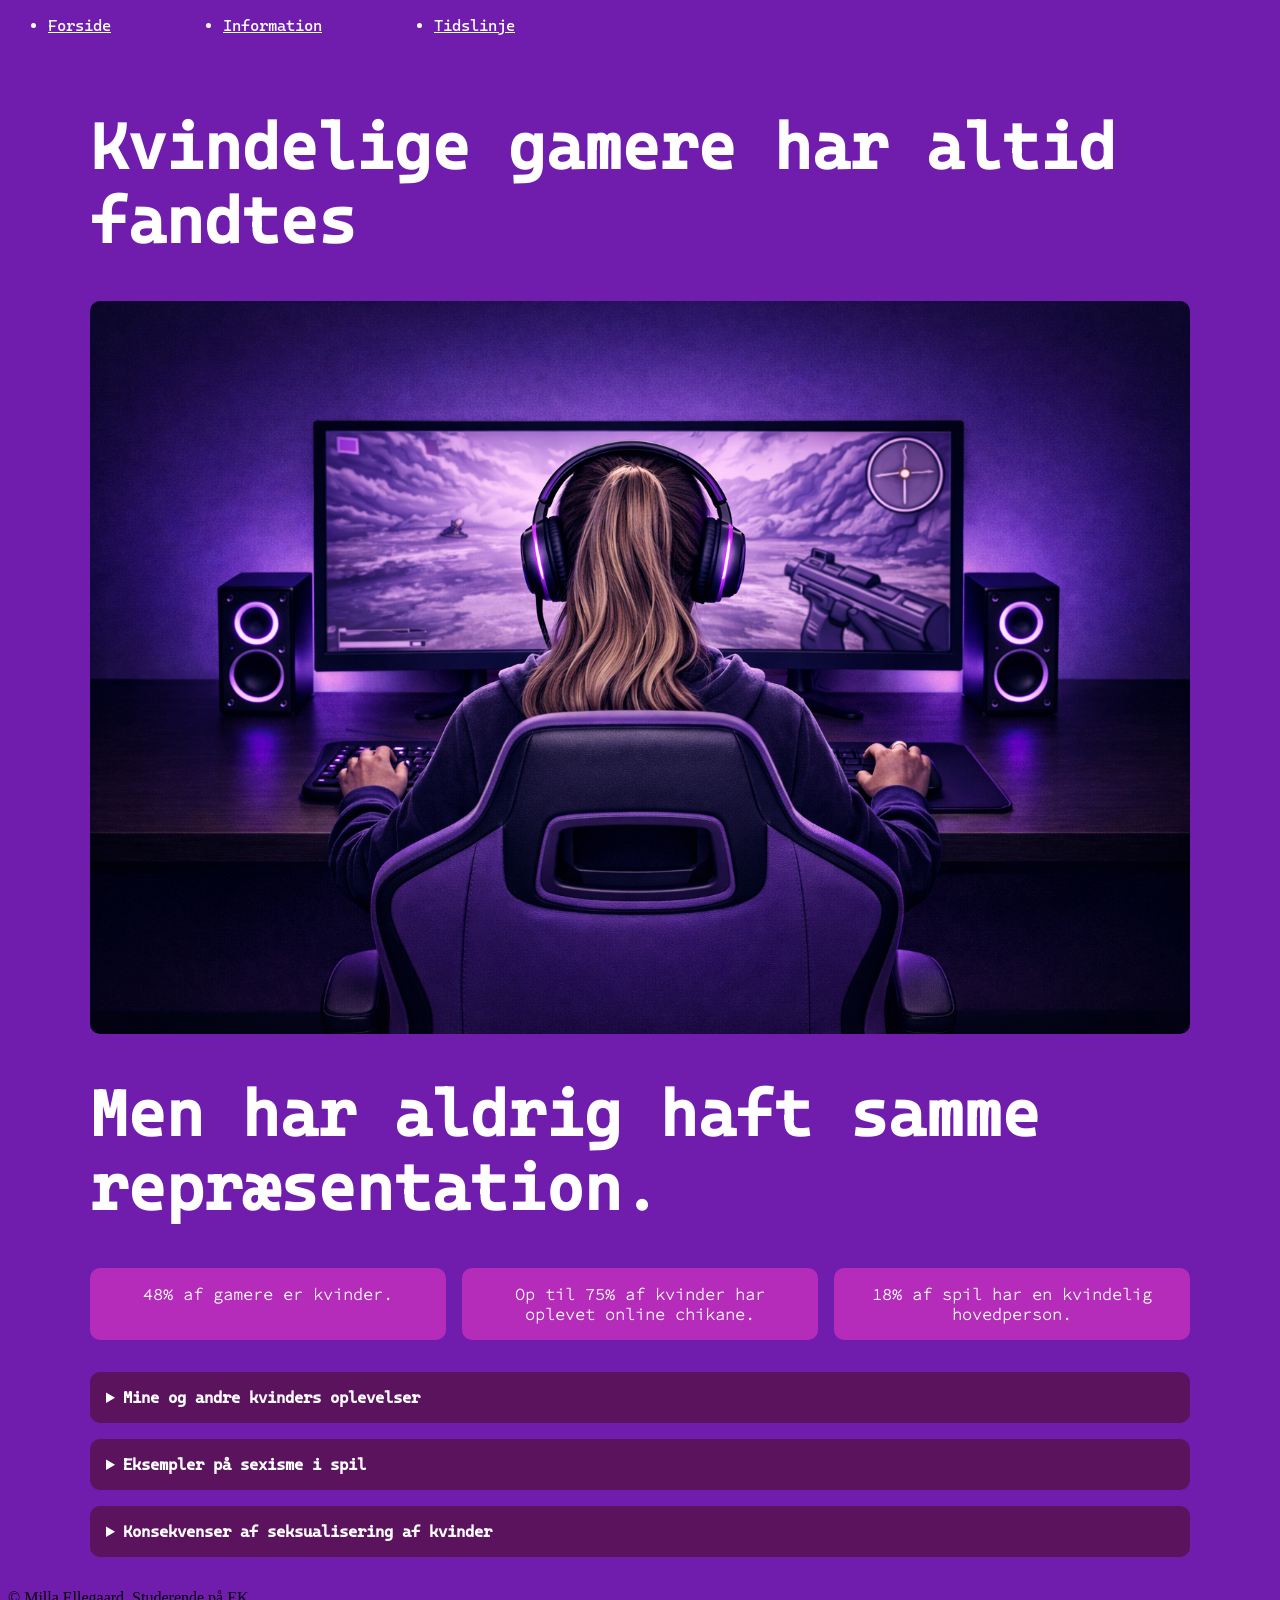
==== information.html @ 97df887a "alt" ====
<!doctype html>
<html lang="da">
  <head>
    <meta charset="UTF-8" />
    <meta name="viewport" content="width=device-width, initial-scale=1.0" />
    <title>Information</title>
    <link rel="stylesheet" href="css/generel.css" />
    <link rel="stylesheet" href="css/layout.css" />
    <link rel="icon" type="image/png" href="favicon/favicon-96x96.png" sizes="96x96" />
    <link rel="icon" type="image/svg+xml" href="favicon/favicon.svg" />
    <link rel="shortcut icon" href="favicon/favicon.ico" />
    <link rel="apple-touch-icon" sizes="180x180" href="favicon/apple-touch-icon.png" />
    <link rel="manifest" href="favicon/site.webmanifest" />
  </head>

  <body>
    <header>
      <nav>
        <ul>
          <li><a href="index.html">Forside</a></li>
          <li><a href="information.html">Information</a></li>
          <li><a href="tidslinje.html">Tidslinje</a></li>
        </ul>
      </nav>
    </header>

    <main class="layout1">
      <h1>Kvindelige gamere har altid fandtes</h1>
      <div class="hero">
        <img src="img/info.png" alt="Billede af kvinde set bagfre der sidder foran en pc" />
      </div>
      <h1>Men har aldrig haft samme repræsentation.</h1>

      <div class="stats">
        <div class="stat">48% af gamere er kvinder.</div>
        <div class="stat">Op til 75% af kvinder har oplevet online chikane.</div>
        <div class="stat">18% af spil har en kvindelig hovedperson.</div>
      </div>

      <section class="dropdowns">
        <details>
          <summary>Mine og andre kvinders oplevelser</summary>
          <p class="info">
            Da jeg var 14, fik jeg min første spillekonsol, og siden da har jeg været det, nogle kalder en “girl gamer”. Jeg vil dog hellere bare kalde mig en gamer. I dag har jeg over otte års erfaring med alt fra konkurrenceprægede online-spil til
            story-baserede singleplayer-spil, og med de mange år følger også en del oplevelser, desværre er mange af dem negative. Der gik ikke lang tid, før jeg begyndte at høre kommentarer som “go back to the kitchen” eller “go make me a sandwich”,
            kun fordi mine holdkammerater kunne høre, at jeg var kvinde. Jeg lærte hurtigt, at det ofte var bedre ikke at bruge min mikrofon, især hvis jeg ikke var blandt de bedste spillere på holdet. Shit-talking har altid været en del af gaming,
            men når man er kvinde, er det ikke kun ens præstation, der bliver kritiseret, ofte bliver hele ens køn det også. Som kvindelig gamer kommer det faktum, at man er kvinde, næsten altid først. Enten er man dårlig, fordi man er kvinde, eller
            også er man god på trods af, at man er kvinde. Men hvad fanen har mit køn egentlig at gøre med, hvor god jeg er til at trykke på knapper? En undersøgelse fra 2022 viste tydeligt, hvordan denne behandling kan påvirke spillere. Tre
            professionelle spillere fra Valorant deltog i et eksperiment, hvor de først spillede med deres egne stemmer og derefter med en voice-changer, så de lød som kvinder. Resultatet var markant: alle tre præsterede langt dårligere, når de
            brugte en feminin stemme. Én spiller gik fra 15 elimineringer og kun 2 dødsfald til blot 3 elimineringer og 16 dødsfald. Så snart holdkammeraterne troede, at der var en kvinde på holdet, nægtede de at samarbejde og kom endda med trusler
            som “alle kvinder burde bare dø”. Eksperimentet viser, hvordan den behandling, kvinder ofte møder i online-spil kan have en direkte effekt på deres præstationer og gøre det sværere for dem at udvikle sig som spillere.
          </p>
        </details>

        <details>
          <summary>Eksempler på sexisme i spil</summary>
          <p class="info">
            Ser man på <a href="tidslinje.html">tidslinjen</a>, er det tydeligt, at designet af kvindelige karakterer i videospil har udviklet sig i en mere positiv retning gennem årene – men udviklingen er langt fra færdig. For mindre end et år
            siden udkom online-multiplayer-spillet Marvel Rivals, som introducerede en række kvindelige spilbare karakterer. Mange af dem blev dog kritiseret for urealistiske kropsproportioner og meget afslørende tøj. Det samme gælder hovedpersonen
            Eve i Stellar Blade, hvis design også har været centrum for debat. Det peger på, at spilfirmaer stadig ofte prioriterer at tiltrække et mandligt publikum frem for at skabe mere realistiske og relaterbare kvindelige karakterer – selvom
            omkring 48 % af alle gamere er kvinder. Samtidig bliver kvindelige karakterer ofte vurderet anderledes end mandlige. En mandlig karakter som Kratos fra God of War bliver ofte rost for sin brutalitet og styrke, fordi det passer til det
            barske univers, han lever i. En kvindelig karakter som Abby Anderson fra The Last of Us Part II har derimod fået kritik for at være for voldelig og følelseskold – selvom hendes verden er mindst lige så brutal. Det rejser spørgsmålet:
            Skyldes forskellen i kritik selve karaktererne, eller at spillere stadig sjældent bliver præsenteret for kvindelige karakterer, der får lov til at være lige så brutale og komplekse som deres mandlige modparter?
          </p>
        </details>

        <details>
          <summary>Konsekvenser af seksualisering af kvinder</summary>
          <p class="info">
            Seksualisering af kvindelige karakterer i videospil kan have flere konsekvenser, både for spillere og for den måde, kvinder bliver opfattet i gaming miljøet. Når kvindelige karakterer gentagne gange bliver designet med urealistiske
            kropsproportioner, afslørende tøj og fokus på deres udseende frem for deres personlighed, kan det være med til at skabe et snævert billede af, hvordan kvinder “bør” se ud og opføre sig. Det kan gøre det sværere for nogle spillere at se
            kvindelige karakterer som lige så seriøse, kompetente eller komplekse som mandlige karakterer. For kvindelige spillere kan det også påvirke, hvordan de oplever spil og gaming fællesskaber. Når kvinder i spil primært bliver fremstillet som
            sexsymboler eller sekundære karakterer, kan det være sværere at finde figurer, man kan spejle sig i. Samtidig kan denne type repræsentation være med til at normalisere en kultur, hvor kvinder i gaming ikke altid bliver taget lige så
            seriøst som mænd. Derudover kan seksualisering også påvirke udviklingen af spil. Hvis spilfirmaer fortsat prioriterer designs, der primært skal tiltrække et mandligt publikum, kan det begrænse variationen i de historier og karakterer, der
            bliver skabt. Resultatet er, at mange spil stadig gentager de samme stereotyper i stedet for at udforske mere realistiske og nuancerede portrætter af kvinder.
          </p>
        </details>
      </section>
    </main>

    <footer>&#169; Milla Ellegaard, Studerende på EK</footer>
  </body>
</html>
---- css/generel.css ----
@font-face {
  font-family: "cascadiamono";
  src: url(../fonts/CascadiaMono-VariableFont_wght.woff);
}

@font-face {
  font-family: "cascadia-italic";
  src: url(../fonts/CascadiaMono-Italic-VariableFont_wght.woff);
}

@font-face {
  font-family: "lora";
  src: url(../fonts/Lora-VariableFont_wght.woff);
}

@font-face {
  font-family: "loraitalic";
  src: url(../fonts/Lora-Italic-VariableFont_wght.woff);
}

@font-face {
  font-family: "codepro";
  src: url(/fonts/SourceCodePro-VariableFont_wght.woff);
}

h1 {
  font-family: "cascadiamono", monospace;
  font-size: clamp(1.2rem, 5vw, 7rem);
}

@media (width >= 800px) {
  main {
    max-width: 1100px;
    margin: 0 auto;
    padding: 60px;
  }
}
main {
  padding: 2rem;
}

.intro {
  font-family: "cascadiamono";
  color: white;
}

body {
  background-color: #701cad;
}

h2 {
  font-family: "cascadiamono";
  color: white;
}

.intro-info {
  color: white;
  font-family: "cascadiamono";
}

.intro-tidslinje {
  color: white;
  font-family: "cascadiamono";
}

nav ul {
  font-family: "cascadiamono";
  font-size: 1rem;
  display: flex;
  gap: 7rem;
  color: white;
}

p {
  font-family: "cascadiamono";
}

h3 {
  font-family: "cascadiamono";

  font-weight: bold;
}

summary {
  font-family: "cascadiamono";

  font-weight: bolder;
}

.info {
  font-family: "lora";
  line-height: 1.7;
}

a {
  color: white;
}

.stat {
  font-family: "codepro";
  font-weight: bolder;
}

.stat:hover {
  scale: 1.07;
  transition: 0.5s;
  border: 5px solid #e70ae0;
}
---- css/layout.css ----
.forside {
  max-width: 100%;
  height: auto;
}

.image-text {
  position: relative;
}

.image-text img {
  width: 100%;
  height: auto;
}

.image-text h1 {
  position: absolute;
  top: 10px;
  left: 50%;
  transform: translate(-50%);
  color: white;
  width: 80%;
  text-align: center;
}

img {
  border-radius: 1rem;
}

.layout {
  display: grid;
  grid-template-columns: 1fr 1fr;
  gap: 2rem;
  max-width: 1100px;
  margin: auto;
  padding: 2rem;
}

.card-information {
  display: block;
  color: inherit;
  text-decoration: none;
}

.information:hover {
  scale: 1.06;
  transition: 0.5s;
  box-shadow: 10px 15px rgba(236, 9, 115, 0.349);
}

.tidslinje:hover {
  scale: 1.06;
  transition: 0.5s;
  box-shadow: 10px 15px rgba(87, 3, 113, 0.527);
}

.card-tidslinje {
  display: block;
  color: inherit;
  text-decoration: none;
}

.image-text {
  grid-column: 1 / 3;
  position: relative;
}

.intro {
  grid-column: 1 / 3;
}

.image-text img {
  width: 100%;
  height: auto;
  display: block;
}

@media (max-width: 700px) {
  .layout {
    grid-template-columns: 1fr;
  }

  .image-text,
  .intro {
    grid-column: auto;
  }
}

.information {
  border: 3px solid white;
  background-color: #c1406f;
  padding: 2rem;
  border-radius: 1rem;
}

.tidslinje {
  border: 3px solid white;
  background-color: #a63bb4;
  padding: 2rem;
  border-radius: 1rem;
}

.intro {
  border: 3px solid #531480;
  padding: 2rem;
  border-radius: 1rem;
}

.timeline {
  max-width: 900px;
  margin: 2rem auto;
  display: flex;
  flex-direction: column;
  gap: 1rem;
}

/* tidslinje */
.timeline-item {
  border: 1px solid #5b135e;
  border-radius: 10px;
  overflow: hidden;
  background: #b52bba;
  transition: box-shadow 0.2s ease;
}

.timeline-item:hover {
  box-shadow: 0 6px 20px rgba(0, 0, 0, 0.1);
}

.timeline-item summary {
  padding: 1rem;
  font-size: 1.3rem;
  font-weight: bold;
  cursor: pointer;
  list-style: none;
  outline: none;
  color: rgb(243, 247, 247);
}

p {
  color: white;
}

h3 {
  color: white;
}

.timeline-item summary::-webkit-details-marker {
  display: none;
}

.timeline-item summary::after {
  content: "➤";
  float: right;
  transition: transform 0.3s ease;
}

.timeline-item[open] summary::after {
  transform: rotate(90deg);
}

.content {
  padding: 1rem;
  animation: fadein 0.3s ease;
}

@keyframes fadein {
  from {
    opacity: 0;
    transform: translateY(-5px);
  }
  to {
    opacity: 1;
    transform: translateY(0);
  }
}

/* Billeder */
.content img {
  width: 100%;
  height: auto;
  border-radius: 10px;
  margin-top: 1rem;
}

/* --- RESPONSIV MOBIL STYLING --- */
@media (max-width: 600px) {
  .timeline-item summary {
    font-size: 1.1rem;
    padding: 0.8rem;
  }

  .content {
    padding: 0.8rem;
  }
}

.timeline .content {
  display: grid;
  grid-template-columns: 2.5fr 1fr;
  gap: 1rem;
  align-items: start;
  padding: 1rem;
}

.timeline .content .text {
  min-width: 0;
}

.timeline .content h3 {
  margin: 0 0 0.5rem;
}

.timeline .content p {
  margin: 0;
  line-height: 1.6;
}

.timeline .content img {
  width: 100%;
  max-width: 320px;
  height: auto;
  max-height: 220px;
  object-fit: contain;
  border-radius: 10px;
  display: block;
}
/*info layout*/
.layout1 {
  max-width: 1100px;
  margin: auto;
  padding: 1rem;
}

.hero img {
  width: 100%;
  height: auto;
  display: block;
  border-radius: 10px;
}

.stats {
  display: grid;
  grid-template-columns: repeat(3, 1fr);
  gap: 1rem;
  margin: 2rem 0;
}

.stat {
  background: #b52bba;
  padding: 1rem;
  text-align: center;
  border-radius: 10px;
  color: white;
}

details {
  background: #5b135e;
  margin-bottom: 1rem;
  padding: 1rem;
  border-radius: 10px;
  color: white;
}

summary {
  font-weight: bold;
  cursor: pointer;
}

details p {
  margin-top: 1rem;
}

h1 {
  color: white;
}
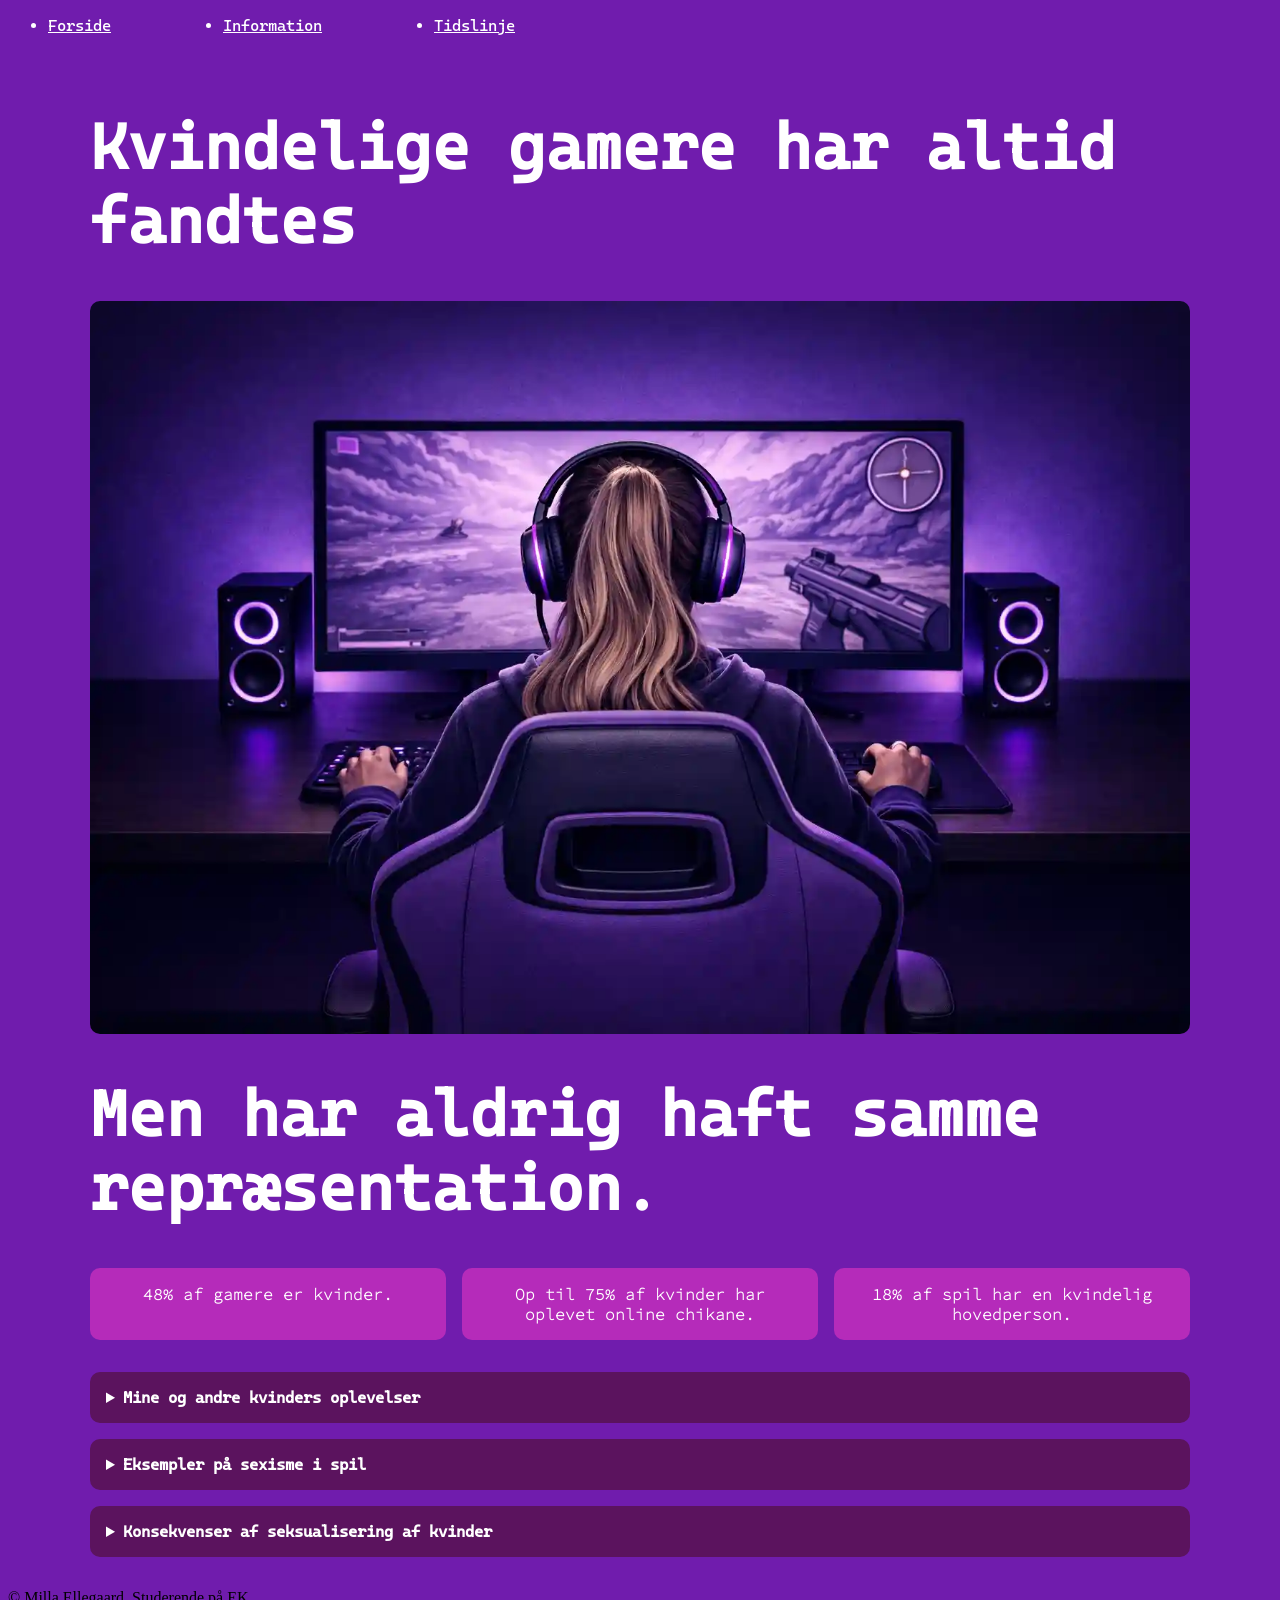
==== commit 51c67590: "ændringer" ====
--- a/information.html
+++ b/information.html
@@ -27,7 +27,7 @@
     <main class="layout1">
       <h1>Kvindelige gamere har altid fandtes</h1>
       <div class="hero">
-        <img src="img/info.png" alt="Billede af kvinde set bagfre der sidder foran en pc" />
+        <img src="img/info.webp" alt="Billede af kvinde set bagfre der sidder foran en pc" />
       </div>
       <h1>Men har aldrig haft samme repræsentation.</h1>
 
--- a/css/generel.css
+++ b/css/generel.css
@@ -40,7 +40,7 @@
 }
 
 .intro {
-  font-family: "cascadiamono";
+  font-family: "cascadiamono", serif;
   color: white;
 }
 
@@ -49,22 +49,22 @@
 }
 
 h2 {
-  font-family: "cascadiamono";
+  font-family: "cascadiamono", sans-serif;
   color: white;
 }
 
 .intro-info {
   color: white;
-  font-family: "cascadiamono";
+  font-family: "cascadiamono", serif;
 }
 
 .intro-tidslinje {
   color: white;
-  font-family: "cascadiamono";
+  font-family: "cascadiamono", serif;
 }
 
 nav ul {
-  font-family: "cascadiamono";
+  font-family: "cascadiamono", sans-serif;
   font-size: 1rem;
   display: flex;
   gap: 7rem;
@@ -72,17 +72,17 @@
 }
 
 p {
-  font-family: "cascadiamono";
+  font-family: "cascadiamono", serif;
 }
 
 h3 {
-  font-family: "cascadiamono";
+  font-family: "cascadiamono", serif;
 
   font-weight: bold;
 }
 
 summary {
-  font-family: "cascadiamono";
+  font-family: "cascadiamono", sans-serif;
 
   font-weight: bolder;
 }
@@ -97,7 +97,7 @@
 }
 
 .stat {
-  font-family: "codepro";
+  font-family: "codepro", sans-serif;
   font-weight: bolder;
 }
 
--- a/css/layout.css
+++ b/css/layout.css
@@ -251,6 +251,7 @@
   text-align: center;
   border-radius: 10px;
   color: white;
+  font-family: "codepro", serif;
 }
 
 details {
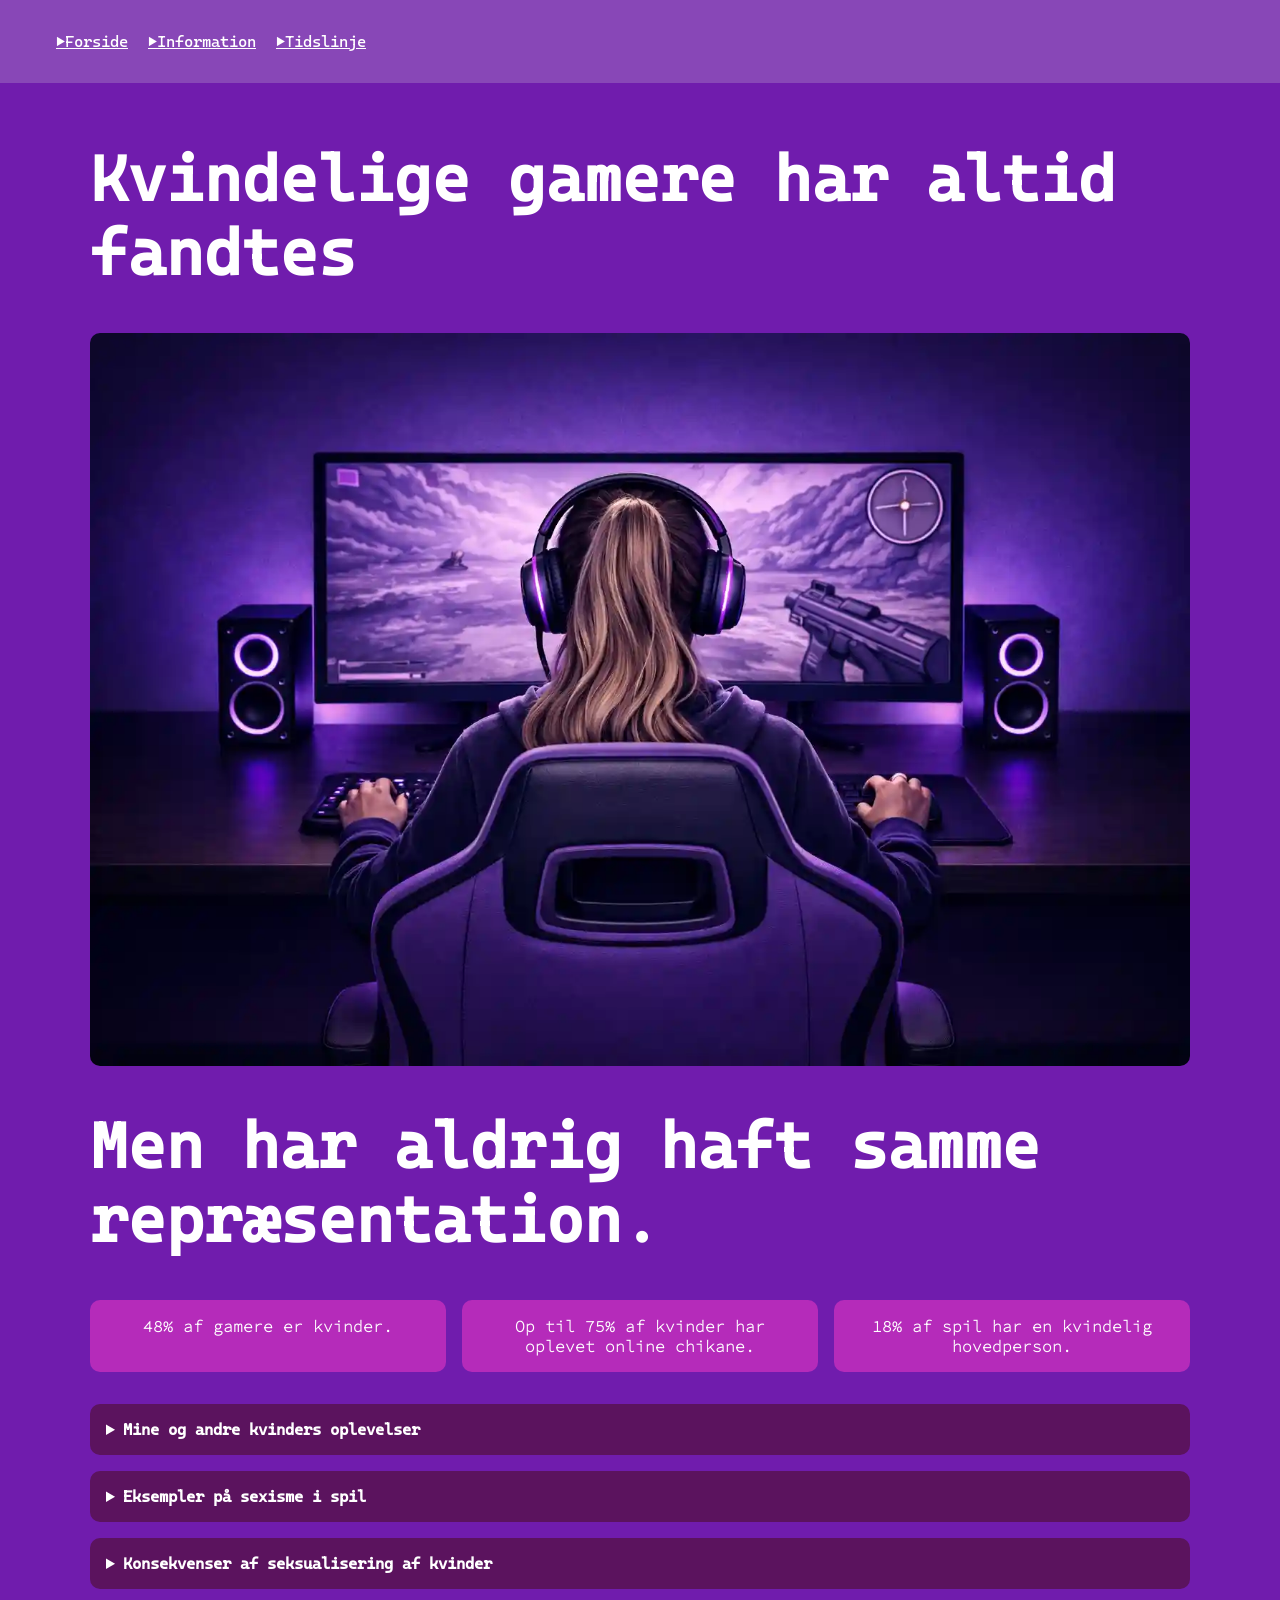
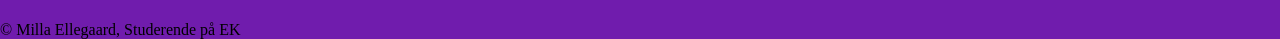
==== commit 94063566: "finpudsning" ====
--- a/information.html
+++ b/information.html
@@ -17,9 +17,9 @@
     <header>
       <nav>
         <ul>
-          <li><a href="index.html">Forside</a></li>
-          <li><a href="information.html">Information</a></li>
-          <li><a href="tidslinje.html">Tidslinje</a></li>
+          <li><a href="index.html">▶Forside</a></li>
+          <li><a href="information.html">▶Information</a></li>
+          <li><a href="tidslinje.html">▶Tidslinje</a></li>
         </ul>
       </nav>
     </header>
--- a/css/generel.css
+++ b/css/generel.css
@@ -106,3 +106,25 @@
   transition: 0.5s;
   border: 5px solid #e70ae0;
 }
+
+nav ul {
+  display: flex;
+  list-style: none;
+  gap: 20px;
+}
+
+@media (max-width: 600px) {
+  nav ul {
+    flex-direction: column;
+    align-items: flex-start;
+  }
+}
+
+body {
+  margin: 0;
+}
+
+nav {
+  background-color: #8948b8fa;
+  padding: 1rem;
+}
